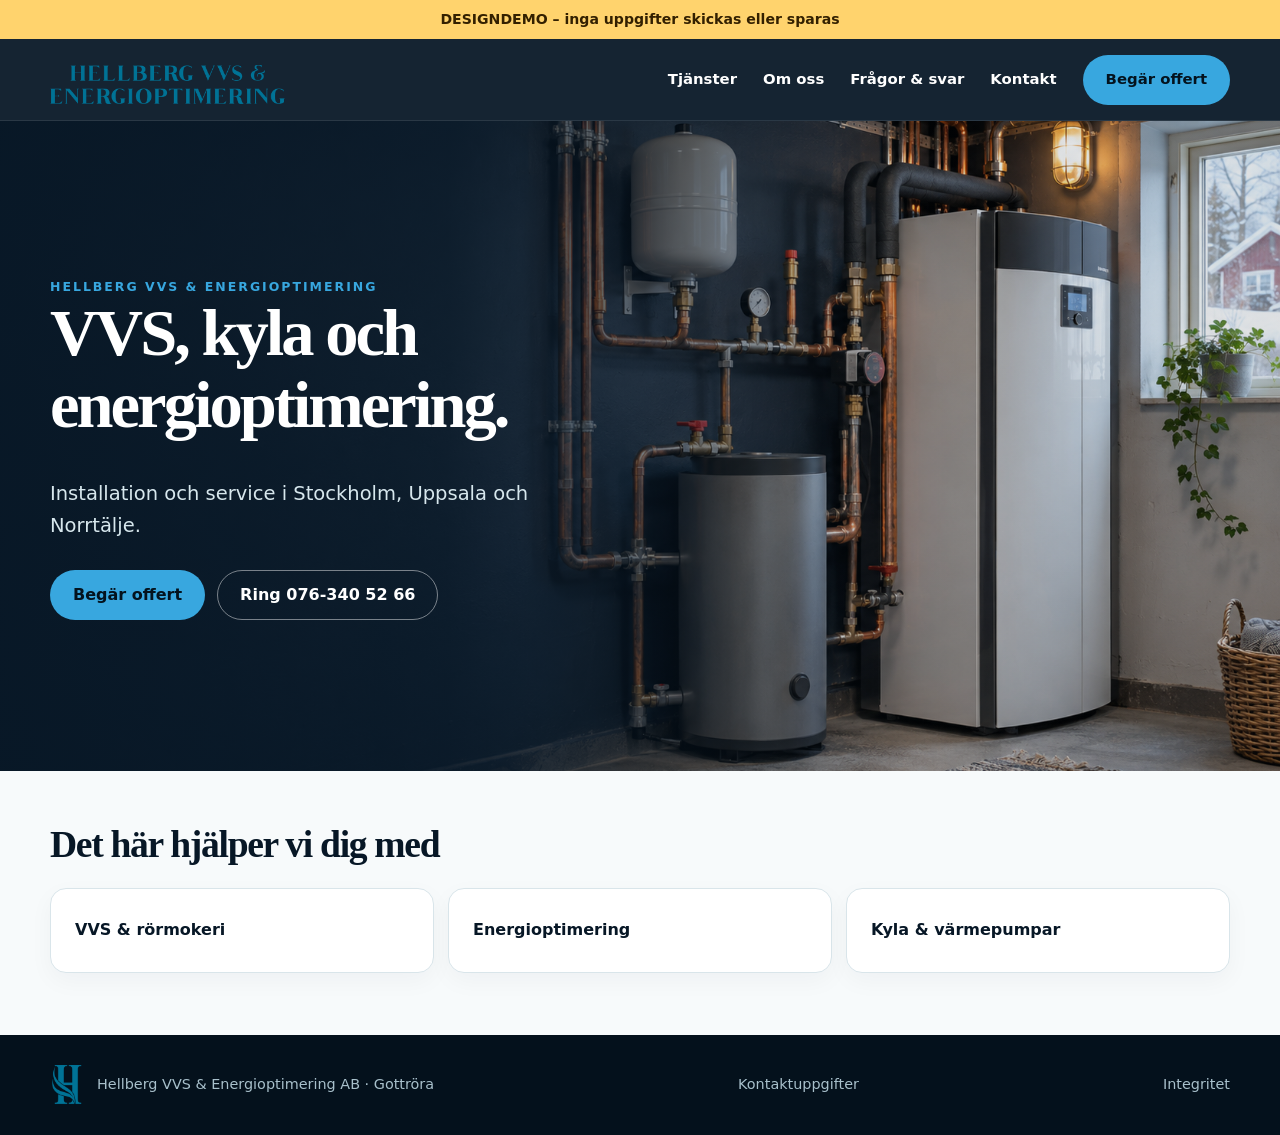
==== index.html @ cce11133 "Använd Hellbergs originaltexter och loggor" ====
<!doctype html>
<html lang="sv">
<head>
  <meta charset="utf-8">
  <meta name="viewport" content="width=device-width,initial-scale=1">
  <meta name="robots" content="noindex,nofollow">
  <title>Hellberg VVS – design-demo</title>
  <link rel="stylesheet" href="assets/app.css">
  <link rel="stylesheet" href="assets/home.css">
<link rel="icon" type="image/png" href="assets/hellberg-mark.png"></head>
<body class="home-page">
  <div class="demo-ribbon">DESIGNDEMO – inga uppgifter skickas eller sparas</div>
  <header class="site-header">
    <div class="container nav">
      <a class="brand" href="index.html"><img class="brand-logo" src="assets/hellberg-wordmark.png" alt="Hellberg VVS & Energioptimering"></a>
      <button class="menu-btn" aria-label="Öppna meny" aria-expanded="false">☰</button>
      <nav class="nav-links" aria-label="Huvudmeny">
        <a href="tjanster.html">Tjänster</a>
        <a href="om-oss.html">Om oss</a>
        <a href="fragor-svar.html">Frågor & svar</a>
        <a href="kontakt.html">Kontakt</a>
        <a class="btn" href="offert.html">Begär offert</a>
      </nav>
    </div>
  </header>
  <main>
    <section class="hero home-hero">
      <div class="container">
        <div class="hero-copy">
          <div class="eyebrow">HELLBERG VVS & ENERGIOPTIMERING</div>
          <h1>VVS, kyla och energioptimering.</h1>
          <p class="lead">Installation och service i Stockholm, Uppsala och Norrtälje.</p>
          <div class="hero-actions">
            <a class="btn" href="offert.html">Begär offert</a>
            <a class="btn btn-outline" href="tel:+46763405266">Ring 076-340 52 66</a>
          </div>
        </div>
      </div>
    </section>
    <section class="home-services" aria-labelledby="services-title">
      <div class="container">
        <h2 id="services-title">Det här hjälper vi dig med</h2>
        <div class="home-service-links">
          <a href="tjanster.html">VVS & rörmokeri</a>
          <a href="tjanster.html#energi">Energioptimering</a>
          <a href="tjanster.html#kyla">Kyla & värmepumpar</a>
        </div>
      </div>
    </section>
  </main>
  <footer class="footer home-footer">
    <div class="container home-footer-inner">
      <div class="footer-identity"><img class="footer-mark" src="assets/hellberg-mark.png" alt=""><span>Hellberg VVS & Energioptimering AB · Gottröra</span></div>
      <a href="kontakt.html">Kontaktuppgifter</a>
      <a href="integritet.html">Integritet</a>
    </div>
  </footer>
  <div class="mobile-bar"><a href="tel:+46763405266">Ring oss</a><a href="offert.html">Begär offert</a></div>
  <script src="assets/app.js"></script>
</body>
</html>
---- assets/app.css ----
:root{--navy:#071726;--navy2:#0c2940;--blue:#38a7df;--ice:#eaf7fc;--white:#fff;--ink:#132433;--muted:#587080;--line:#d9e5ea;--ok:#35b47b;--radius:22px;--shadow:0 24px 70px rgba(7,23,38,.14)}*{box-sizing:border-box}html{scroll-behavior:smooth}body{margin:0;font:400 1rem/1.65 system-ui,-apple-system,"Segoe UI",sans-serif;color:var(--ink);background:#f7fafb}a{color:inherit;text-decoration:none}img{display:block;max-width:100%}.container{width:min(1180px,calc(100% - 40px));margin:auto}.eyebrow{text-transform:uppercase;letter-spacing:.16em;font-size:.78rem;font-weight:800;color:var(--blue)}h1,h2,h3{font-family:Georgia,"Times New Roman",serif;line-height:1.08;margin:0 0 .55em;color:var(--navy)}h1{font-size:clamp(2.65rem,6vw,5.7rem);letter-spacing:-.045em}h2{font-size:clamp(2.1rem,4vw,3.7rem);letter-spacing:-.035em}h3{font-size:1.45rem}p{margin:.4em 0 1.2em}.muted{color:var(--muted)}.site-header{height:82px;display:flex;align-items:center;position:sticky;top:0;z-index:30;background:rgba(7,23,38,.94);backdrop-filter:blur(16px);color:white;border-bottom:1px solid rgba(255,255,255,.09)}.nav{display:flex;align-items:center;justify-content:space-between;gap:28px}.brand{font-weight:850;letter-spacing:.02em}.brand small{display:block;color:#8fcbe7;font-size:.65rem;letter-spacing:.16em}.nav-links{display:flex;align-items:center;gap:26px;font-weight:650;font-size:.93rem}.nav-links a:hover,.nav-links a:focus-visible{color:#87d1f2}.btn{display:inline-flex;justify-content:center;align-items:center;min-height:50px;padding:0 22px;border-radius:999px;background:var(--blue);color:#04131e;font-weight:800;border:1px solid transparent;cursor:pointer}.btn:hover{transform:translateY(-1px);filter:brightness(1.05)}.btn-outline{background:transparent;color:white;border-color:rgba(255,255,255,.45)}.btn-dark{background:var(--navy);color:white}.hero{min-height:calc(100vh - 82px);display:grid;align-items:center;color:white;background:linear-gradient(90deg,rgba(7,23,38,.96) 0%,rgba(7,23,38,.87) 35%,rgba(7,23,38,.12) 72%),url('hellberg-vvs-hero.png') center/cover}.hero h1,.hero h2{color:white}.hero-copy{max-width:700px;padding:92px 0}.hero .lead{max-width:590px;color:#d7e7ed;font-size:1.22rem}.hero-actions{display:flex;flex-wrap:wrap;gap:12px;margin:30px 0 46px}.trust-strip{display:flex;flex-wrap:wrap;gap:22px;color:#bcd2db;font-size:.9rem}.trust-strip span:before{content:'✓';color:#67d6a5;margin-right:8px}.section{padding:110px 0}.section-head{display:flex;justify-content:space-between;gap:50px;align-items:end;margin-bottom:42px}.section-head p{max-width:520px}.cards{display:grid;grid-template-columns:repeat(3,1fr);gap:18px}.card{padding:32px;border-radius:var(--radius);background:white;border:1px solid var(--line);box-shadow:0 10px 30px rgba(8,31,49,.04)}.card-icon{width:52px;height:52px;display:grid;place-items:center;border-radius:16px;background:var(--ice);color:#0878af;margin-bottom:28px;font-size:1.4rem}.card a{font-weight:800;color:#0878af}.dark{background:var(--navy);color:#d7e6ed}.dark h2,.dark h3{color:white}.split{display:grid;grid-template-columns:1.1fr .9fr;gap:70px;align-items:center}.feature-panel{background:linear-gradient(150deg,#0d314b,#0a2032);padding:44px;border:1px solid rgba(255,255,255,.12);border-radius:30px;box-shadow:var(--shadow)}.metrics{display:grid;grid-template-columns:repeat(3,1fr);gap:1px;background:rgba(255,255,255,.1);border-radius:18px;overflow:hidden}.metric{padding:24px;background:var(--navy2)}.metric strong{display:block;color:white;font-size:1.35rem}.steps{counter-reset:step;display:grid;grid-template-columns:repeat(4,1fr);gap:15px}.step{position:relative;padding:30px 24px;background:white;border-top:4px solid var(--blue)}.step:before{counter-increment:step;content:counter(step);display:block;font:700 2rem Georgia;color:#9acfe5;margin-bottom:30px}.areas{display:flex;flex-wrap:wrap;gap:10px}.pill{padding:9px 15px;border:1px solid var(--line);border-radius:999px;background:white;font-weight:700}.faq{max-width:850px}.faq details{background:white;border:1px solid var(--line);border-radius:16px;padding:0 22px;margin:10px 0}.faq summary{cursor:pointer;font-weight:800;padding:20px 0}.cta{padding:70px;border-radius:34px;background:linear-gradient(135deg,#0d314b,#071726);color:white;display:flex;justify-content:space-between;gap:40px;align-items:center}.cta h2{color:white}.footer{background:#04111c;color:#a8c0cb;padding:65px 0 100px}.footer-grid{display:grid;grid-template-columns:2fr 1fr 1fr;gap:60px}.footer h3{color:white}.mobile-bar{display:none}.menu-btn{display:none;background:none;border:0;color:white;font-size:1.4rem}.page-hero{padding:95px 0 70px;background:var(--navy);color:#cfe1e8}.page-hero h1{color:white;font-size:clamp(2.6rem,5vw,4.8rem)}.form-grid{display:grid;grid-template-columns:repeat(2,1fr);gap:18px}.field{display:flex;flex-direction:column;gap:7px}.field.full{grid-column:1/-1}label{font-weight:750;font-size:.93rem}input,select,textarea{width:100%;font:inherit;padding:13px 14px;border:1px solid #b8cbd4;border-radius:11px;background:white;color:var(--ink)}textarea{min-height:150px;resize:vertical}input:focus,select:focus,textarea:focus{outline:3px solid rgba(56,167,223,.25);border-color:#168ac1}.notice{padding:15px 18px;background:var(--ice);border-left:4px solid var(--blue);border-radius:8px}.demo-ribbon{background:#ffd36d;color:#332000;padding:8px;text-align:center;font-weight:850;font-size:.88rem}.dashboard{background:#eef3f5;min-height:100vh}.dash-grid{display:grid;grid-template-columns:repeat(4,1fr);gap:14px}.stat{background:white;padding:22px;border-radius:16px;border:1px solid var(--line)}.stat strong{display:block;font-size:2rem}.table-wrap{overflow:auto;background:white;border-radius:18px;border:1px solid var(--line)}table{width:100%;border-collapse:collapse}th,td{text-align:left;padding:14px 16px;border-bottom:1px solid var(--line);white-space:nowrap}th{font-size:.78rem;text-transform:uppercase;color:var(--muted)}.badge{padding:5px 9px;border-radius:999px;background:#e5f6ee;color:#14764b;font-weight:750;font-size:.78rem}@media(max-width:850px){.nav-links{display:none;position:absolute;top:82px;left:0;right:0;background:var(--navy);padding:22px;flex-direction:column}.nav-links.open{display:flex}.menu-btn{display:block}.cards,.steps,.split,.footer-grid{grid-template-columns:1fr}.section-head,.cta{align-items:flex-start;flex-direction:column}.section{padding:75px 0}.dash-grid{grid-template-columns:repeat(2,1fr)}.mobile-bar{position:fixed;z-index:40;bottom:0;left:0;right:0;display:grid;grid-template-columns:1fr 1fr;gap:1px;background:#19364a}.mobile-bar a{padding:14px;text-align:center;background:var(--navy);color:white;font-weight:800}.footer{padding-bottom:110px}}@media(max-width:560px){.container{width:min(100% - 28px,1180px)}.hero-copy{padding:70px 0}.form-grid,.dash-grid{grid-template-columns:1fr}.cta{padding:40px 26px}.metrics{grid-template-columns:1fr}.field.full{grid-column:auto}}@media(prefers-reduced-motion:reduce){*{scroll-behavior:auto!important;transition:none!important;animation:none!important}}

.brand{display:inline-flex;align-items:center;min-width:0}
.brand-logo{display:block;width:235px;max-width:100%;max-height:58px;height:auto;object-fit:contain;object-position:left center}
.footer-mark{display:block;width:34px;height:auto;flex:none}
.service-list{display:grid;gap:18px;max-width:970px;margin:auto}
.service-block{background:#fff;border:1px solid var(--line);border-radius:22px;padding:36px 42px;scroll-margin-top:110px}
.service-block h2{font-size:clamp(1.8rem,3vw,2.5rem);margin-bottom:.5em}
.service-block p{max-width:75ch}
.service-block p:last-child{margin-bottom:0}
.service-block .service-note{font-weight:700;color:#0d536c}
@media(max-width:850px){.brand-logo{width:205px}.service-block{padding:28px}}
@media(max-width:560px){.brand-logo{width:170px;max-height:46px}.service-block{padding:24px}}
---- assets/home.css ----
.home-hero{min-height:560px;min-height:min(650px,calc(100svh - 120px));background-position:center center}
.home-hero .hero-copy{padding:78px 0 74px;max-width:690px}
.home-hero h1{font-size:clamp(2.9rem,5.2vw,5rem);max-width:670px}
.home-hero .lead{max-width:520px}
.home-hero .hero-actions{margin:28px 0 0}
.home-services{padding:54px 0 62px}
.home-services h2{font-size:clamp(1.7rem,3vw,2.35rem);margin-bottom:22px}
.home-service-links{display:grid;grid-template-columns:repeat(3,minmax(0,1fr));gap:14px}
.home-service-links a{display:flex;align-items:center;min-height:85px;padding:20px 24px;background:#fff;border:1px solid var(--line);border-radius:16px;font-weight:800;color:var(--navy);box-shadow:0 8px 25px rgba(8,31,49,.04)}
.home-service-links a:hover,.home-service-links a:focus-visible{border-color:var(--blue);color:#0878af;outline-offset:3px}
.home-footer{padding:30px 0}
.home-footer-inner{display:flex;align-items:center;justify-content:space-between;gap:20px;flex-wrap:wrap;font-size:.9rem}
.footer-identity{display:flex;align-items:center;gap:13px}
.home-footer a:hover,.home-footer a:focus-visible{color:#fff;text-decoration:underline}
@media(max-width:850px){.home-hero{min-height:500px}.home-hero .hero-copy{padding:75px 0}.home-service-links{grid-template-columns:1fr}.home-service-links a{min-height:62px}.home-footer{padding-bottom:110px}}
@media(max-width:560px){.home-hero{min-height:510px;background-position:62% center}.home-hero .hero-copy{padding:65px 0}.home-hero h1{font-size:clamp(2.6rem,11vw,3.5rem)}.home-services{padding:38px 0 45px}.home-footer-inner{align-items:flex-start;flex-direction:column;gap:8px}}
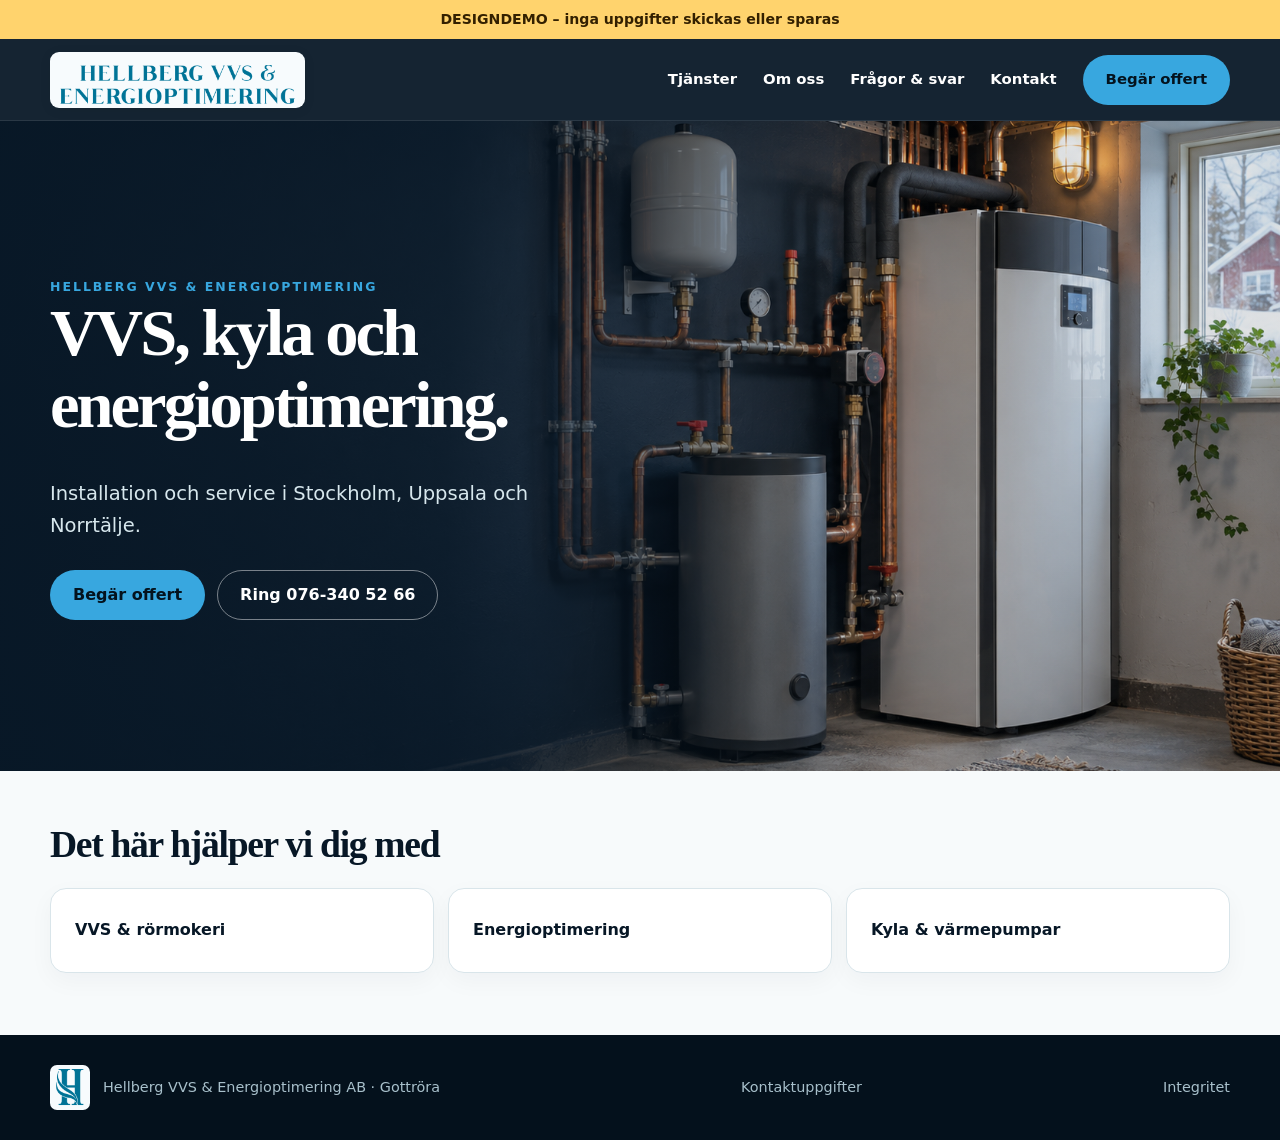
==== commit 52ceb345: "Förbättra kontrasten för Hellbergs logga" ====
--- a/index.html
+++ b/index.html
@@ -5,14 +5,14 @@
   <meta name="viewport" content="width=device-width,initial-scale=1">
   <meta name="robots" content="noindex,nofollow">
   <title>Hellberg VVS – design-demo</title>
-  <link rel="stylesheet" href="assets/app.css">
-  <link rel="stylesheet" href="assets/home.css">
+  <link rel="stylesheet" href="assets/app.css?v=3">
+  <link rel="stylesheet" href="assets/home.css?v=2">
 <link rel="icon" type="image/png" href="assets/hellberg-mark.png"></head>
 <body class="home-page">
   <div class="demo-ribbon">DESIGNDEMO – inga uppgifter skickas eller sparas</div>
   <header class="site-header">
     <div class="container nav">
-      <a class="brand" href="index.html"><img class="brand-logo" src="assets/hellberg-wordmark.png" alt="Hellberg VVS & Energioptimering"></a>
+      <a class="brand" href="index.html"><img class="brand-logo" width="235" height="49" src="assets/hellberg-wordmark.png" alt="Hellberg VVS & Energioptimering"></a>
       <button class="menu-btn" aria-label="Öppna meny" aria-expanded="false">☰</button>
       <nav class="nav-links" aria-label="Huvudmeny">
         <a href="tjanster.html">Tjänster</a>
@@ -50,7 +50,7 @@
   </main>
   <footer class="footer home-footer">
     <div class="container home-footer-inner">
-      <div class="footer-identity"><img class="footer-mark" src="assets/hellberg-mark.png" alt=""><span>Hellberg VVS & Energioptimering AB · Gottröra</span></div>
+      <div class="footer-identity"><img class="footer-mark" width="34" height="42" src="assets/hellberg-mark.png" alt=""><span>Hellberg VVS & Energioptimering AB · Gottröra</span></div>
       <a href="kontakt.html">Kontaktuppgifter</a>
       <a href="integritet.html">Integritet</a>
     </div>
--- a/assets/app.css
+++ b/assets/app.css
@@ -11,3 +11,6 @@
 .service-block .service-note{font-weight:700;color:#0d536c}
 @media(max-width:850px){.brand-logo{width:205px}.service-block{padding:28px}}
 @media(max-width:560px){.brand-logo{width:170px;max-height:46px}.service-block{padding:24px}}
+.site-header .brand{background:#f7fbfd;border-radius:9px;padding:4px 10px;box-shadow:0 2px 12px rgba(0,0,0,.08)}
+.footer-identity .footer-mark{background:#f7fbfd;border-radius:7px;padding:4px;width:40px}
+@media(max-width:560px){.site-header .brand-logo{width:190px}}
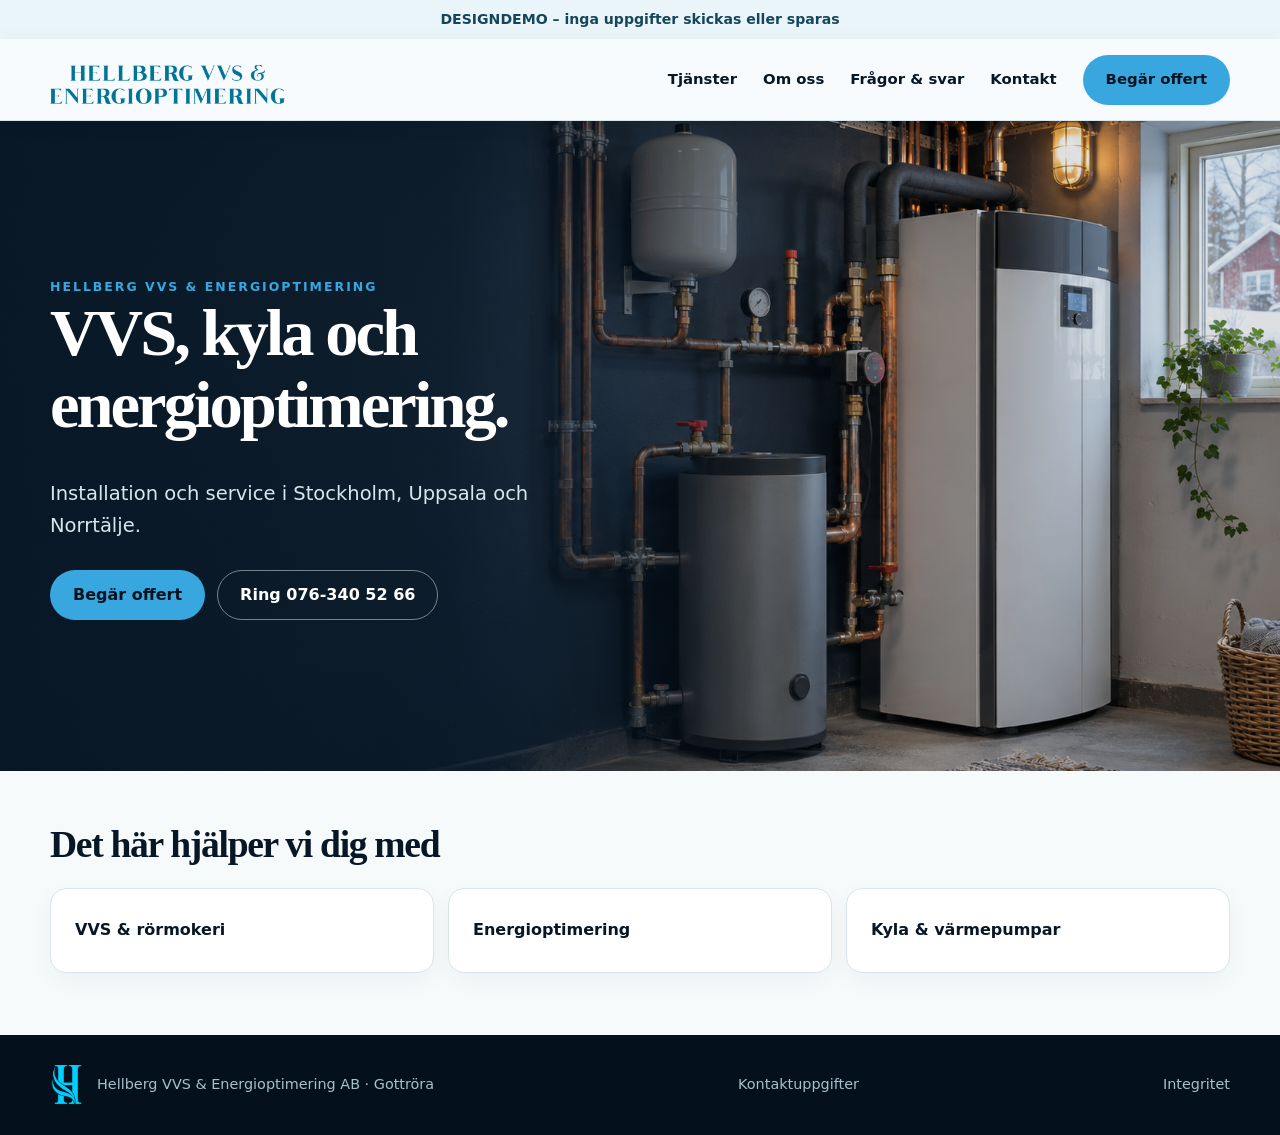
==== commit 0a73870a: "style: blend Hellberg logo into light site header" ====
--- a/index.html
+++ b/index.html
@@ -5,7 +5,7 @@
   <meta name="viewport" content="width=device-width,initial-scale=1">
   <meta name="robots" content="noindex,nofollow">
   <title>Hellberg VVS – design-demo</title>
-  <link rel="stylesheet" href="assets/app.css?v=3">
+  <link rel="stylesheet" href="assets/app.css?v=4">
   <link rel="stylesheet" href="assets/home.css?v=2">
 <link rel="icon" type="image/png" href="assets/hellberg-mark.png"></head>
 <body class="home-page">
--- a/assets/app.css
+++ b/assets/app.css
@@ -11,6 +11,11 @@
 .service-block .service-note{font-weight:700;color:#0d536c}
 @media(max-width:850px){.brand-logo{width:205px}.service-block{padding:28px}}
 @media(max-width:560px){.brand-logo{width:170px;max-height:46px}.service-block{padding:24px}}
-.site-header .brand{background:#f7fbfd;border-radius:9px;padding:4px 10px;box-shadow:0 2px 12px rgba(0,0,0,.08)}
-.footer-identity .footer-mark{background:#f7fbfd;border-radius:7px;padding:4px;width:40px}
+.site-header{background:rgba(247,251,253,.98);color:var(--navy);border-bottom:1px solid #d6e6eb;box-shadow:0 3px 18px rgba(7,23,38,.06)}
+.site-header .brand{padding:0;background:none;border-radius:0;box-shadow:none}
+.site-header .menu-btn{color:var(--navy)}
+.site-header .nav-links a:hover,.site-header .nav-links a:focus-visible{color:#0878a5}
+.demo-ribbon{background:#e9f5f8;color:#16465b}
+.footer-identity .footer-mark{width:34px;filter:brightness(1.8)}
+@media(max-width:850px){.site-header .nav-links{background:#f7fbfd;color:var(--navy);box-shadow:0 16px 24px rgba(7,23,38,.12)}}
 @media(max-width:560px){.site-header .brand-logo{width:190px}}
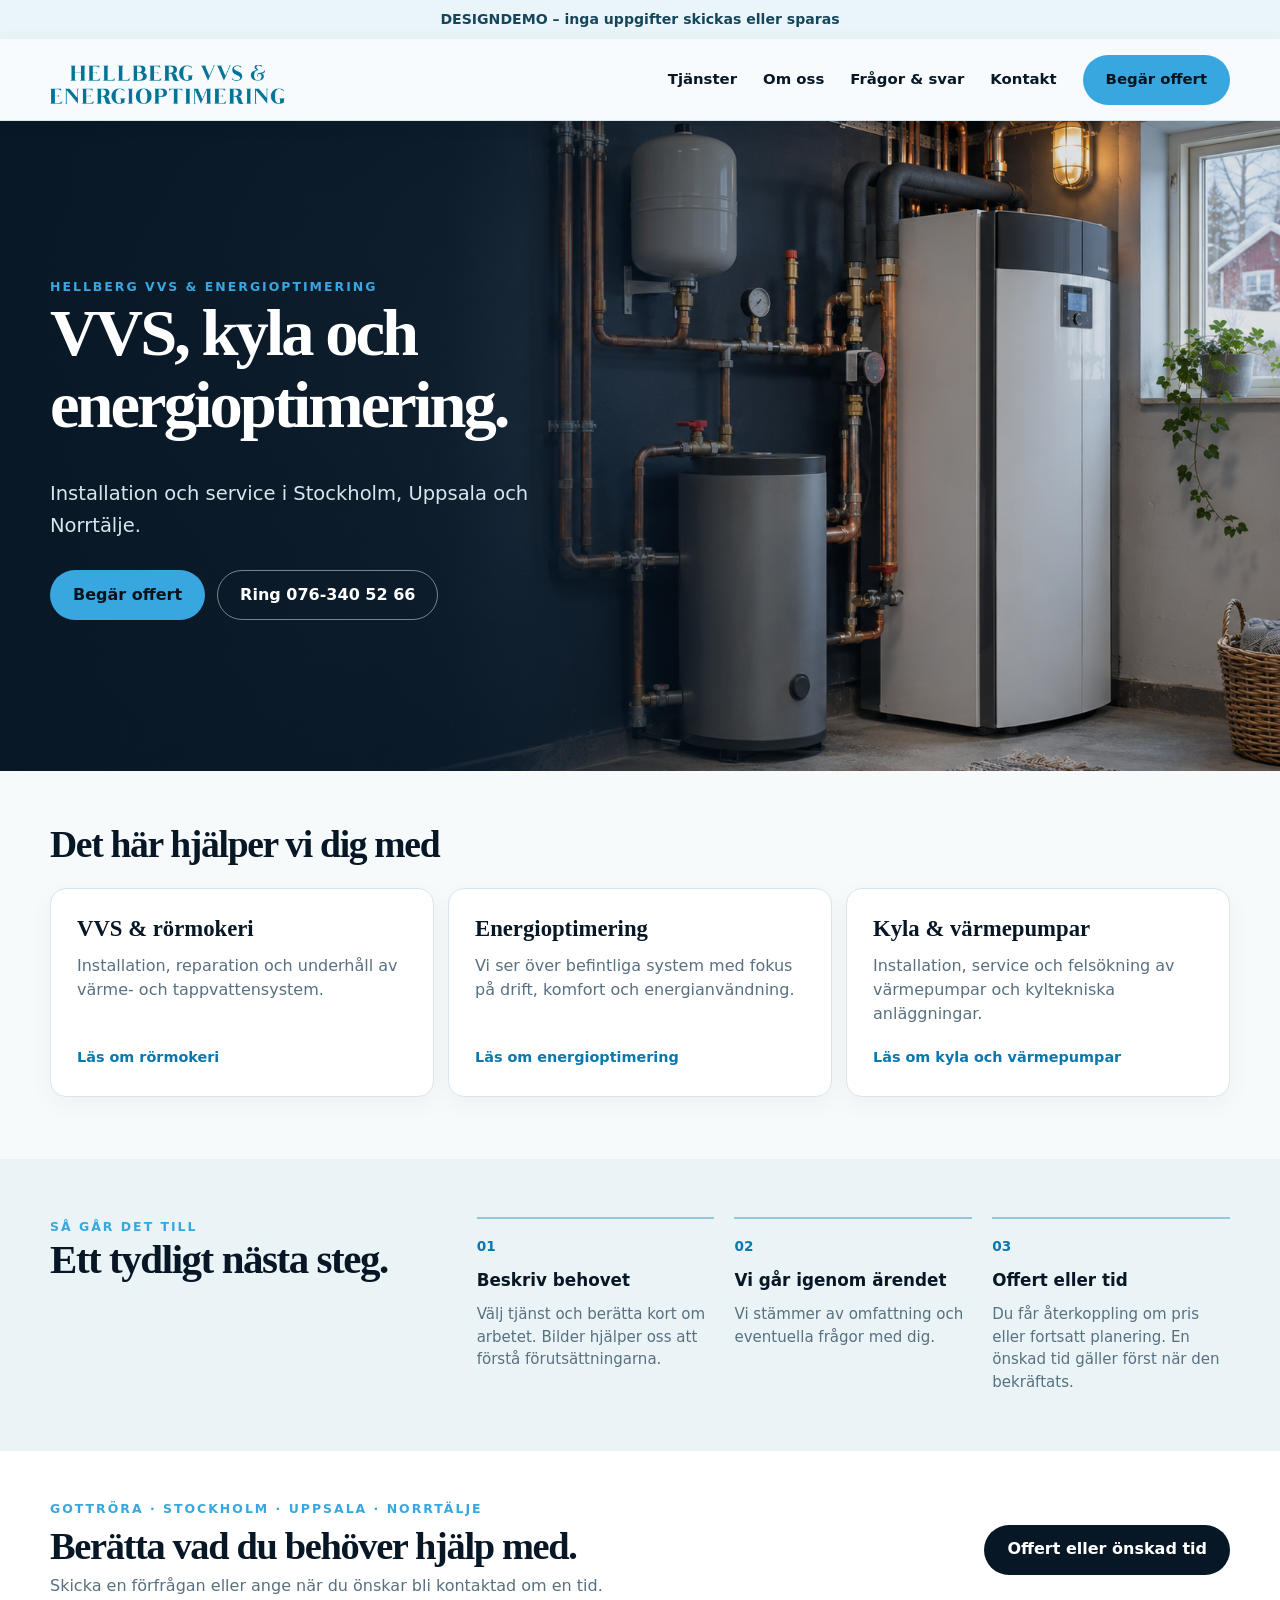
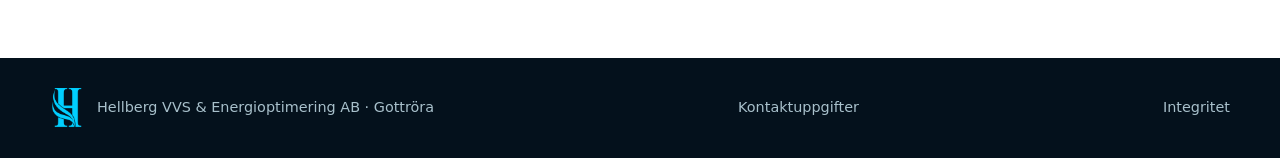
==== commit d92e092c: "feat: add focused service path and quote or time request demo" ====
--- a/index.html
+++ b/index.html
@@ -6,7 +6,7 @@
   <meta name="robots" content="noindex,nofollow">
   <title>Hellberg VVS – design-demo</title>
   <link rel="stylesheet" href="assets/app.css?v=4">
-  <link rel="stylesheet" href="assets/home.css?v=2">
+  <link rel="stylesheet" href="assets/home.css?v=3">
 <link rel="icon" type="image/png" href="assets/hellberg-mark.png"></head>
 <body class="home-page">
   <div class="demo-ribbon">DESIGNDEMO – inga uppgifter skickas eller sparas</div>
@@ -41,12 +41,17 @@
       <div class="container">
         <h2 id="services-title">Det här hjälper vi dig med</h2>
         <div class="home-service-links">
-          <a href="tjanster.html">VVS & rörmokeri</a>
-          <a href="tjanster.html#energi">Energioptimering</a>
-          <a href="tjanster.html#kyla">Kyla & värmepumpar</a>
+          <a href="tjanster.html#vvs"><strong>VVS & rörmokeri</strong><span>Installation, reparation och underhåll av värme- och tappvattensystem.</span><em>Läs om rörmokeri</em></a>
+          <a href="tjanster.html#energi"><strong>Energioptimering</strong><span>Vi ser över befintliga system med fokus på drift, komfort och energianvändning.</span><em>Läs om energioptimering</em></a>
+          <a href="tjanster.html#kyla"><strong>Kyla & värmepumpar</strong><span>Installation, service och felsökning av värmepumpar och kyltekniska anläggningar.</span><em>Läs om kyla och värmepumpar</em></a>
         </div>
       </div>
     </section>
+    <section class="home-next" aria-labelledby="next-title"><div class="container home-next-inner">
+      <div><div class="eyebrow">SÅ GÅR DET TILL</div><h2 id="next-title">Ett tydligt nästa steg.</h2></div>
+      <ol><li><strong>Beskriv behovet</strong><span>Välj tjänst och berätta kort om arbetet. Bilder hjälper oss att förstå förutsättningarna.</span></li><li><strong>Vi går igenom ärendet</strong><span>Vi stämmer av omfattning och eventuella frågor med dig.</span></li><li><strong>Offert eller tid</strong><span>Du får återkoppling om pris eller fortsatt planering. En önskad tid gäller först när den bekräftats.</span></li></ol>
+    </div></section>
+    <section class="home-area"><div class="container home-area-inner"><div><div class="eyebrow">GOTTRÖRA · STOCKHOLM · UPPSALA · NORRTÄLJE</div><h2>Berätta vad du behöver hjälp med.</h2><p>Skicka en förfrågan eller ange när du önskar bli kontaktad om en tid.</p></div><a class="btn btn-dark" href="offert.html">Offert eller önskad tid</a></div></section>
   </main>
   <footer class="footer home-footer">
     <div class="container home-footer-inner">
--- a/assets/home.css
+++ b/assets/home.css
@@ -6,11 +6,28 @@
 .home-services{padding:54px 0 62px}
 .home-services h2{font-size:clamp(1.7rem,3vw,2.35rem);margin-bottom:22px}
 .home-service-links{display:grid;grid-template-columns:repeat(3,minmax(0,1fr));gap:14px}
-.home-service-links a{display:flex;align-items:center;min-height:85px;padding:20px 24px;background:#fff;border:1px solid var(--line);border-radius:16px;font-weight:800;color:var(--navy);box-shadow:0 8px 25px rgba(8,31,49,.04)}
+.home-service-links a{display:flex;flex-direction:column;align-items:flex-start;min-height:190px;padding:26px;background:#fff;border:1px solid var(--line);border-radius:16px;color:var(--navy);box-shadow:0 8px 25px rgba(8,31,49,.04)}
+.home-service-links strong{font:700 1.42rem/1.2 Georgia,serif;margin-bottom:12px}
+.home-service-links span{color:var(--muted);line-height:1.5}
+.home-service-links em{font-style:normal;font-size:.9rem;font-weight:800;color:#0878af;margin-top:auto;padding-top:20px}
+.home-next{padding:58px 0;background:#eaf4f7}
+.home-next-inner{display:grid;grid-template-columns:1fr 2fr;gap:50px;align-items:start}
+.home-next h2{font-size:clamp(2rem,3.2vw,3rem)}
+.home-next ol{list-style:none;display:grid;grid-template-columns:repeat(3,1fr);gap:20px;margin:0;padding:0;counter-reset:next}
+.home-next li{border-top:2px solid #91c9d8;padding-top:16px;counter-increment:next}
+.home-next li::before{content:'0' counter(next);display:block;color:#0878af;font-weight:850;font-size:.85rem;margin-bottom:10px}
+.home-next li strong{display:block;color:var(--navy);font-size:1.05rem;margin-bottom:8px}
+.home-next li span{display:block;color:var(--muted);font-size:.94rem;line-height:1.5}
+.home-area{padding:48px 0 58px;background:#fff}
+.home-area-inner{display:flex;justify-content:space-between;align-items:center;gap:30px}
+.home-area h2{font-size:clamp(1.8rem,3vw,2.6rem);margin:.15em 0}
+.home-area p{margin-bottom:0;color:var(--muted)}
+.home-area .btn{flex:none}
 .home-service-links a:hover,.home-service-links a:focus-visible{border-color:var(--blue);color:#0878af;outline-offset:3px}
 .home-footer{padding:30px 0}
 .home-footer-inner{display:flex;align-items:center;justify-content:space-between;gap:20px;flex-wrap:wrap;font-size:.9rem}
 .footer-identity{display:flex;align-items:center;gap:13px}
 .home-footer a:hover,.home-footer a:focus-visible{color:#fff;text-decoration:underline}
-@media(max-width:850px){.home-hero{min-height:500px}.home-hero .hero-copy{padding:75px 0}.home-service-links{grid-template-columns:1fr}.home-service-links a{min-height:62px}.home-footer{padding-bottom:110px}}
+@media(max-width:850px){.home-hero{min-height:500px}.home-hero .hero-copy{padding:75px 0}.home-service-links{grid-template-columns:1fr}.home-service-links a{min-height:0}.home-next-inner{grid-template-columns:1fr}.home-area-inner{align-items:flex-start;flex-direction:column}.home-footer{padding-bottom:110px}}
 @media(max-width:560px){.home-hero{min-height:510px;background-position:62% center}.home-hero .hero-copy{padding:65px 0}.home-hero h1{font-size:clamp(2.6rem,11vw,3.5rem)}.home-services{padding:38px 0 45px}.home-footer-inner{align-items:flex-start;flex-direction:column;gap:8px}}
+@media(max-width:560px){.home-next{padding:42px 0}.home-next ol{grid-template-columns:1fr;gap:20px}.home-area{padding:42px 0 50px}}
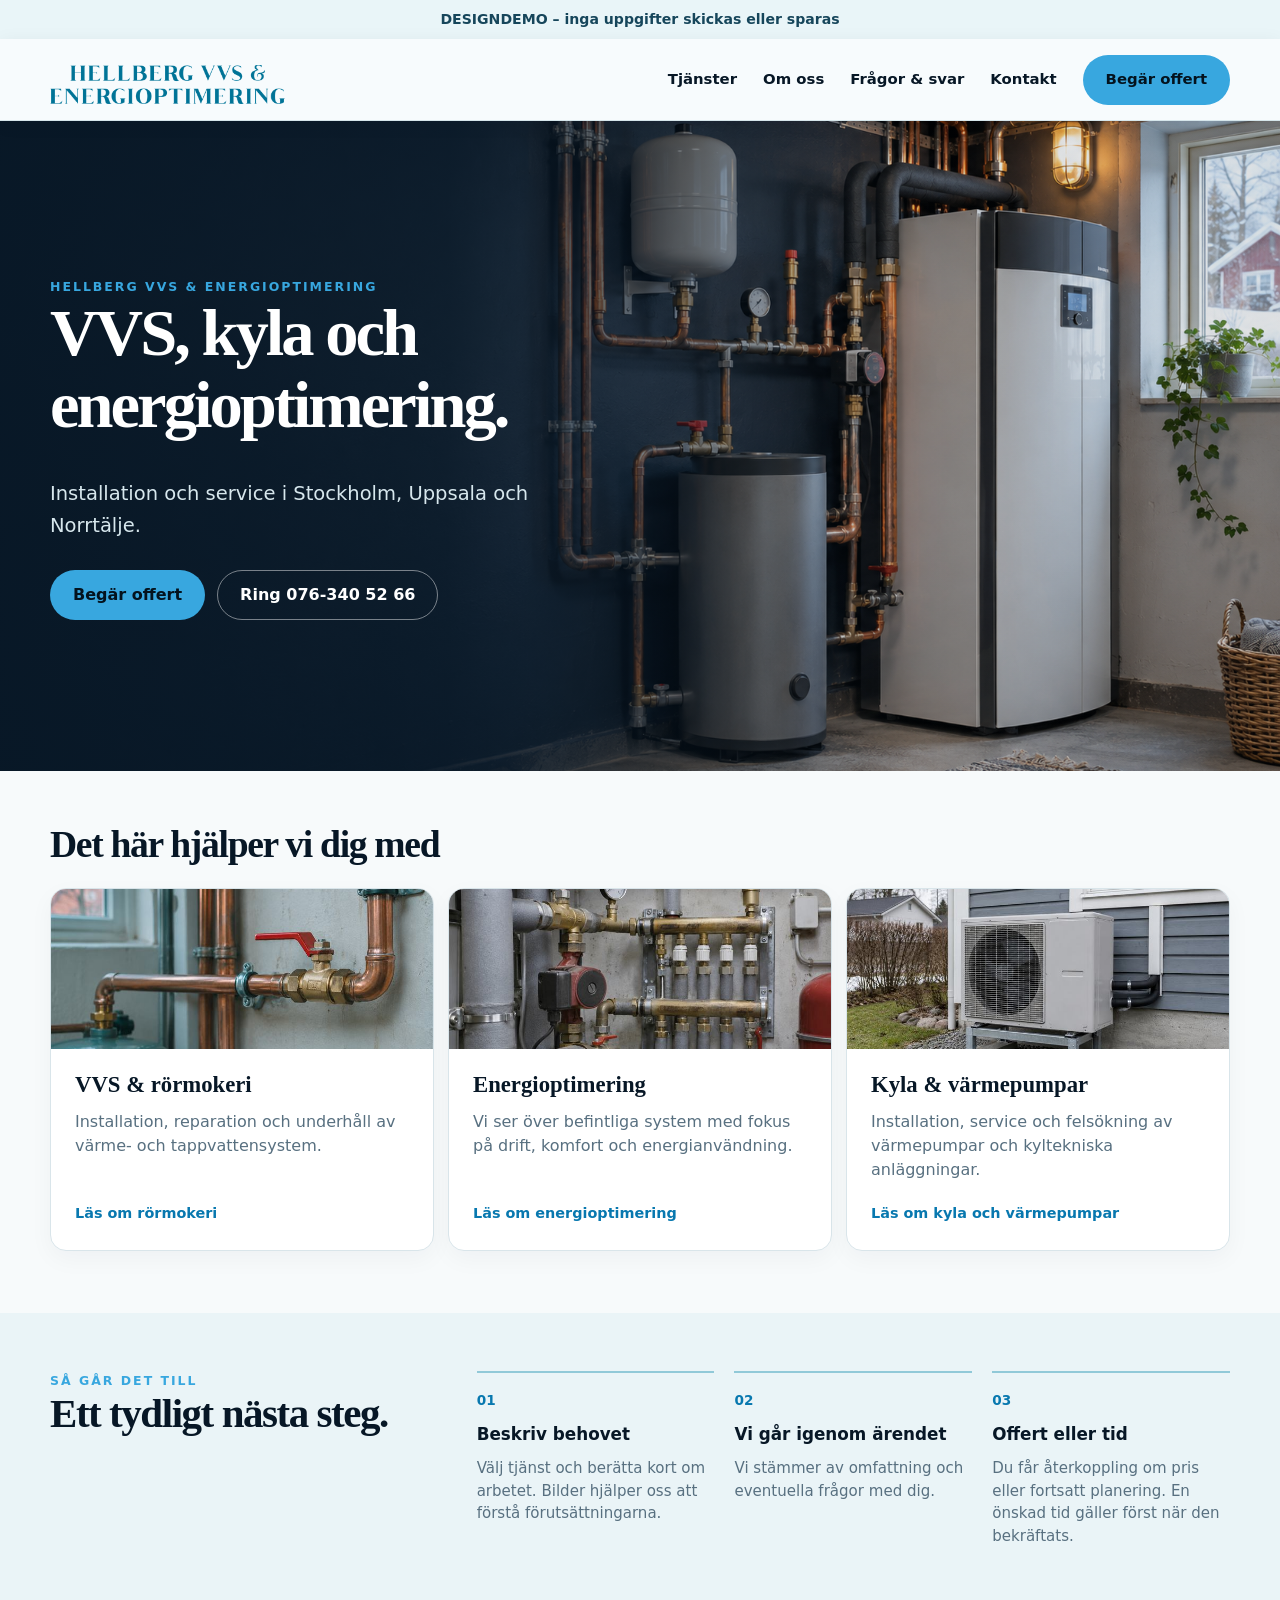
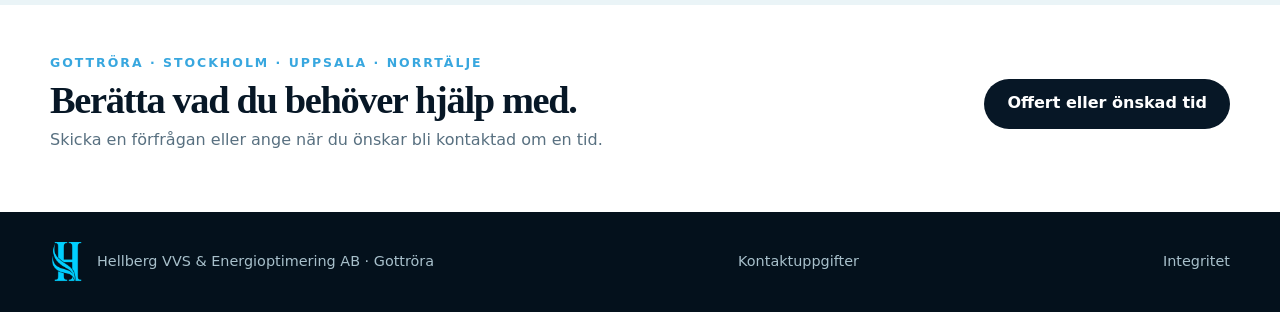
==== commit a319df72: "feat: add lightweight service category photos" ====
--- a/index.html
+++ b/index.html
@@ -6,7 +6,7 @@
   <meta name="robots" content="noindex,nofollow">
   <title>Hellberg VVS – design-demo</title>
   <link rel="stylesheet" href="assets/app.css?v=4">
-  <link rel="stylesheet" href="assets/home.css?v=3">
+  <link rel="stylesheet" href="assets/home.css?v=4">
 <link rel="icon" type="image/png" href="assets/hellberg-mark.png"></head>
 <body class="home-page">
   <div class="demo-ribbon">DESIGNDEMO – inga uppgifter skickas eller sparas</div>
@@ -41,9 +41,9 @@
       <div class="container">
         <h2 id="services-title">Det här hjälper vi dig med</h2>
         <div class="home-service-links">
-          <a href="tjanster.html#vvs"><strong>VVS & rörmokeri</strong><span>Installation, reparation och underhåll av värme- och tappvattensystem.</span><em>Läs om rörmokeri</em></a>
-          <a href="tjanster.html#energi"><strong>Energioptimering</strong><span>Vi ser över befintliga system med fokus på drift, komfort och energianvändning.</span><em>Läs om energioptimering</em></a>
-          <a href="tjanster.html#kyla"><strong>Kyla & värmepumpar</strong><span>Installation, service och felsökning av värmepumpar och kyltekniska anläggningar.</span><em>Läs om kyla och värmepumpar</em></a>
+          <a href="tjanster.html#vvs"><img class="service-photo" src="assets/service-vvs.jpg" width="720" height="480" loading="lazy" decoding="async" alt="Kopparrör och avstängningsventil"><span class="service-card-body"><strong>VVS & rörmokeri</strong><span class="service-summary">Installation, reparation och underhåll av värme- och tappvattensystem.</span><em>Läs om rörmokeri</em></span></a>
+          <a href="tjanster.html#energi"><img class="service-photo" src="assets/service-energy.jpg" width="720" height="480" loading="lazy" decoding="async" alt="Värmesystem med rör, ventiler och mätare"><span class="service-card-body"><strong>Energioptimering</strong><span class="service-summary">Vi ser över befintliga system med fokus på drift, komfort och energianvändning.</span><em>Läs om energioptimering</em></span></a>
+          <a href="tjanster.html#kyla"><img class="service-photo" src="assets/service-heat-pump.jpg" width="720" height="480" loading="lazy" decoding="async" alt="Värmepump monterad vid husfasad"><span class="service-card-body"><strong>Kyla & värmepumpar</strong><span class="service-summary">Installation, service och felsökning av värmepumpar och kyltekniska anläggningar.</span><em>Läs om kyla och värmepumpar</em></span></a>
         </div>
       </div>
     </section>
--- a/assets/home.css
+++ b/assets/home.css
@@ -6,9 +6,11 @@
 .home-services{padding:54px 0 62px}
 .home-services h2{font-size:clamp(1.7rem,3vw,2.35rem);margin-bottom:22px}
 .home-service-links{display:grid;grid-template-columns:repeat(3,minmax(0,1fr));gap:14px}
-.home-service-links a{display:flex;flex-direction:column;align-items:flex-start;min-height:190px;padding:26px;background:#fff;border:1px solid var(--line);border-radius:16px;color:var(--navy);box-shadow:0 8px 25px rgba(8,31,49,.04)}
+.home-service-links a{display:flex;flex-direction:column;min-height:0;padding:0;overflow:hidden;background:#fff;border:1px solid var(--line);border-radius:16px;color:var(--navy);box-shadow:0 8px 25px rgba(8,31,49,.04)}
+.home-service-links .service-photo{width:100%;height:160px;object-fit:cover;object-position:center;flex:none}
+.home-service-links .service-card-body{display:flex;flex:1;flex-direction:column;align-items:flex-start;padding:22px 24px 24px}
 .home-service-links strong{font:700 1.42rem/1.2 Georgia,serif;margin-bottom:12px}
-.home-service-links span{color:var(--muted);line-height:1.5}
+.home-service-links .service-summary{color:var(--muted);line-height:1.5}
 .home-service-links em{font-style:normal;font-size:.9rem;font-weight:800;color:#0878af;margin-top:auto;padding-top:20px}
 .home-next{padding:58px 0;background:#eaf4f7}
 .home-next-inner{display:grid;grid-template-columns:1fr 2fr;gap:50px;align-items:start}
@@ -30,4 +32,5 @@
 .home-footer a:hover,.home-footer a:focus-visible{color:#fff;text-decoration:underline}
 @media(max-width:850px){.home-hero{min-height:500px}.home-hero .hero-copy{padding:75px 0}.home-service-links{grid-template-columns:1fr}.home-service-links a{min-height:0}.home-next-inner{grid-template-columns:1fr}.home-area-inner{align-items:flex-start;flex-direction:column}.home-footer{padding-bottom:110px}}
 @media(max-width:560px){.home-hero{min-height:510px;background-position:62% center}.home-hero .hero-copy{padding:65px 0}.home-hero h1{font-size:clamp(2.6rem,11vw,3.5rem)}.home-services{padding:38px 0 45px}.home-footer-inner{align-items:flex-start;flex-direction:column;gap:8px}}
+@media(max-width:560px){.home-service-links .service-photo{height:150px}}
 @media(max-width:560px){.home-next{padding:42px 0}.home-next ol{grid-template-columns:1fr;gap:20px}.home-area{padding:42px 0 50px}}
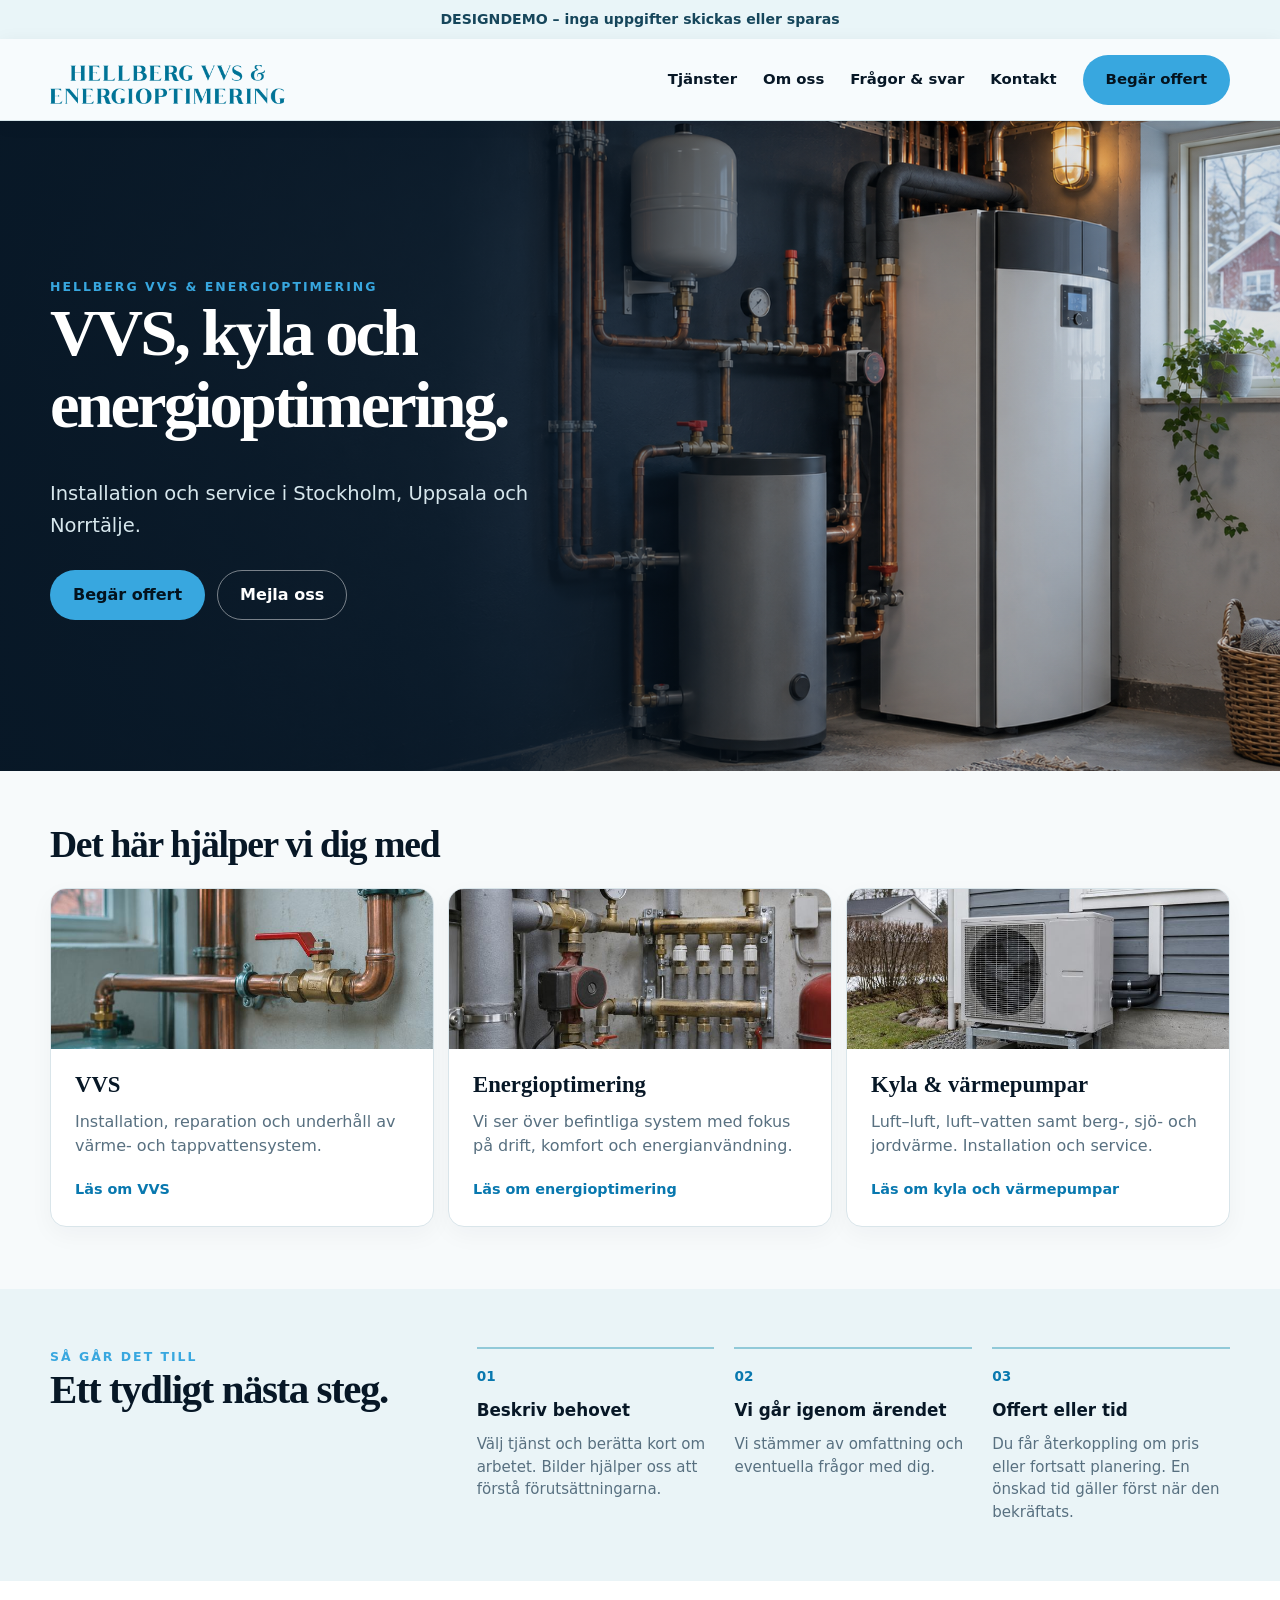
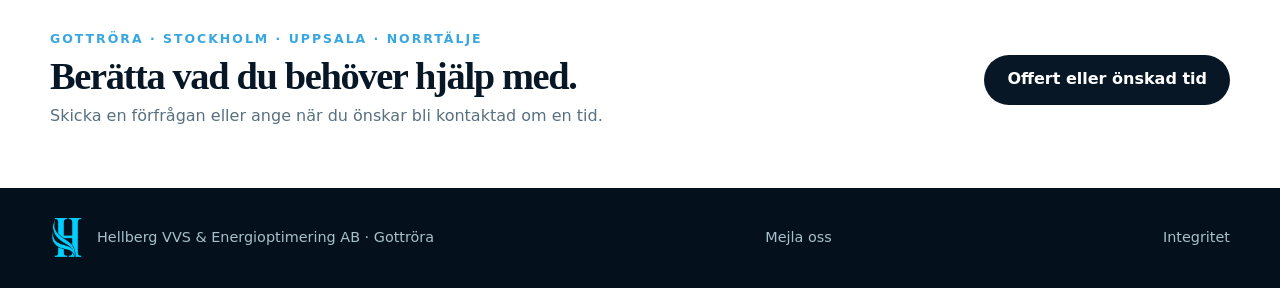
==== commit 57df53ca: "Prefer email inquiries and detail heat pump services" ====
--- a/index.html
+++ b/index.html
@@ -32,7 +32,7 @@
           <p class="lead">Installation och service i Stockholm, Uppsala och Norrtälje.</p>
           <div class="hero-actions">
             <a class="btn" href="offert.html">Begär offert</a>
-            <a class="btn btn-outline" href="tel:+46763405266">Ring 076-340 52 66</a>
+            <a class="btn btn-outline" href="mailto:info@hellbergvvs.se">Mejla oss</a>
           </div>
         </div>
       </div>
@@ -41,9 +41,9 @@
       <div class="container">
         <h2 id="services-title">Det här hjälper vi dig med</h2>
         <div class="home-service-links">
-          <a href="tjanster.html#vvs"><img class="service-photo" src="assets/service-vvs.jpg" width="720" height="480" loading="lazy" decoding="async" alt="Kopparrör och avstängningsventil"><span class="service-card-body"><strong>VVS & rörmokeri</strong><span class="service-summary">Installation, reparation och underhåll av värme- och tappvattensystem.</span><em>Läs om rörmokeri</em></span></a>
+          <a href="tjanster.html#vvs"><img class="service-photo" src="assets/service-vvs.jpg" width="720" height="480" loading="lazy" decoding="async" alt="Kopparrör och avstängningsventil"><span class="service-card-body"><strong>VVS</strong><span class="service-summary">Installation, reparation och underhåll av värme- och tappvattensystem.</span><em>Läs om VVS</em></span></a>
           <a href="tjanster.html#energi"><img class="service-photo" src="assets/service-energy.jpg" width="720" height="480" loading="lazy" decoding="async" alt="Värmesystem med rör, ventiler och mätare"><span class="service-card-body"><strong>Energioptimering</strong><span class="service-summary">Vi ser över befintliga system med fokus på drift, komfort och energianvändning.</span><em>Läs om energioptimering</em></span></a>
-          <a href="tjanster.html#kyla"><img class="service-photo" src="assets/service-heat-pump.jpg" width="720" height="480" loading="lazy" decoding="async" alt="Värmepump monterad vid husfasad"><span class="service-card-body"><strong>Kyla & värmepumpar</strong><span class="service-summary">Installation, service och felsökning av värmepumpar och kyltekniska anläggningar.</span><em>Läs om kyla och värmepumpar</em></span></a>
+          <a href="tjanster.html#kyla"><img class="service-photo" src="assets/service-heat-pump.jpg" width="720" height="480" loading="lazy" decoding="async" alt="Värmepump monterad vid husfasad"><span class="service-card-body"><strong>Kyla & värmepumpar</strong><span class="service-summary">Luft–luft, luft–vatten samt berg-, sjö- och jordvärme. Installation och service.</span><em>Läs om kyla och värmepumpar</em></span></a>
         </div>
       </div>
     </section>
@@ -56,11 +56,11 @@
   <footer class="footer home-footer">
     <div class="container home-footer-inner">
       <div class="footer-identity"><img class="footer-mark" width="34" height="42" src="assets/hellberg-mark.png" alt=""><span>Hellberg VVS & Energioptimering AB · Gottröra</span></div>
-      <a href="kontakt.html">Kontaktuppgifter</a>
+      <a href="mailto:info@hellbergvvs.se">Mejla oss</a>
       <a href="integritet.html">Integritet</a>
     </div>
   </footer>
-  <div class="mobile-bar"><a href="tel:+46763405266">Ring oss</a><a href="offert.html">Begär offert</a></div>
+  <div class="mobile-bar"><a href="mailto:info@hellbergvvs.se">Mejla oss</a><a href="offert.html">Begär offert</a></div>
   <script src="assets/app.js"></script>
 </body>
 </html>
